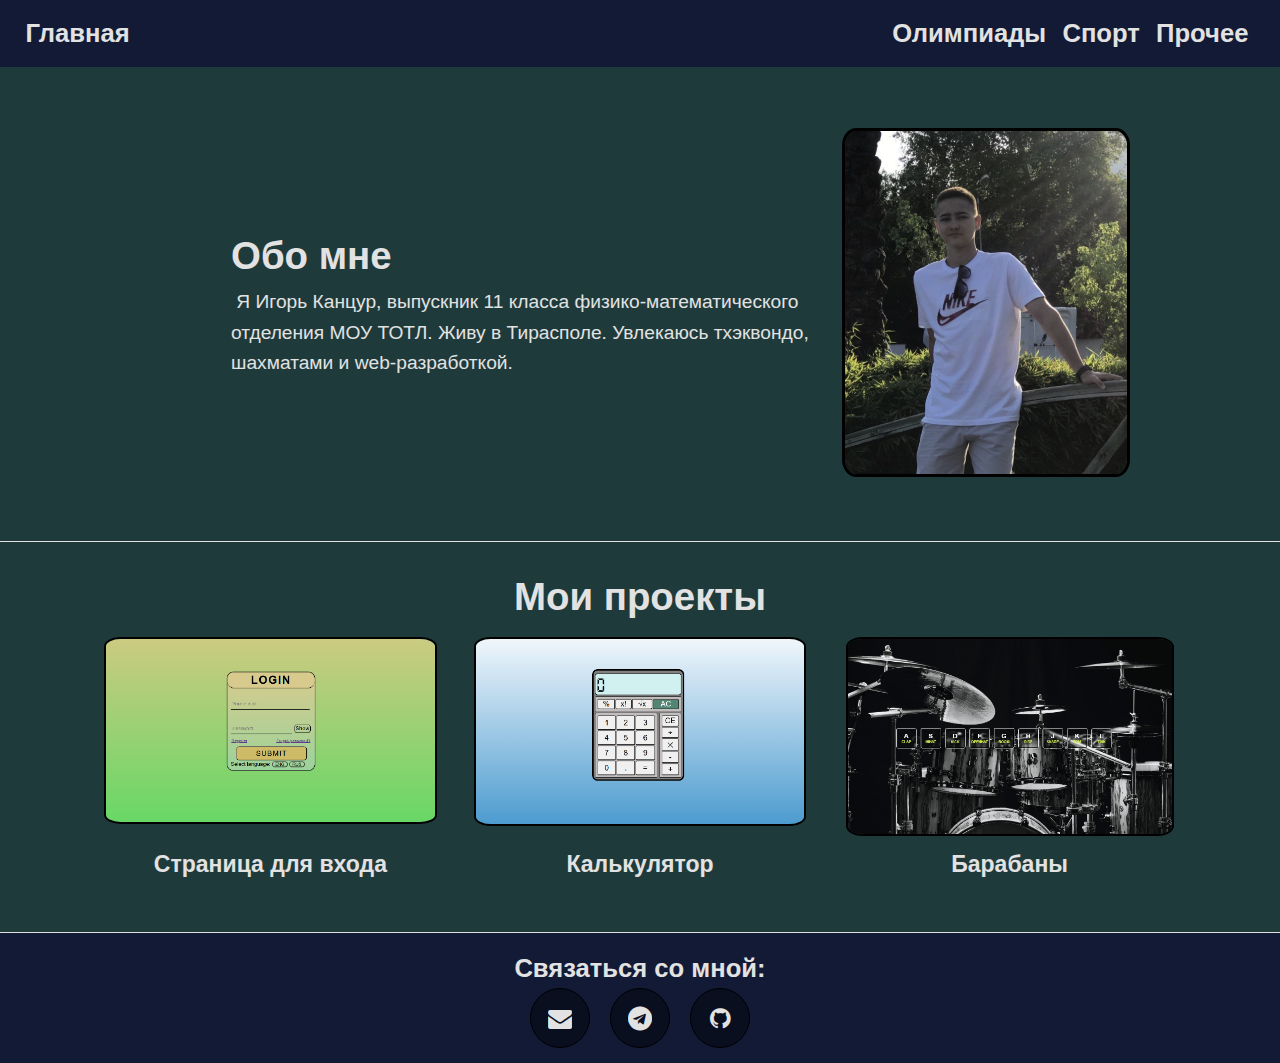
==== index.html @ ed81b358 "second commit" ====
<!DOCTYPE html>
<html lang="ru">
<head>
    <meta charset="UTF-8">
    <meta name="viewport" content="width=device-width, initial-scale=1.0">
    <title>Портфолио Канцур Игоря</title>
    <link rel="stylesheet" href="/styles/style-i.css">
    <link rel="stylesheet" href="/font-awesome-4.7.0/css/font-awesome.min.css">
</head>
<body>
    <header>
        <div class="nav"><a href="/index.html">Главная</a></div>
        <div style="display: flex;">
            <div class="nav"><a href="/pages/olimpiadi.html">Олимпиады</a></div>
            <div class="nav"><a href="/pages/sport.html">Спорт</a></div>
            <div class="nav"><a href="/pages/other.html">Прочее</a></div>
        </div>
    </header>
    <main>
        <section id="about">
            <div id="info">
                <h1>Обо мне</h1>
                <div>&nbsp;Я Игорь Канцур, выпускник 11 класса физико-математического отделения МОУ ТОТЛ. Живу в Тирасполе. Увлекаюсь тхэквондо, шахматами и web-разработкой.</div>
            </div>
            <img id="photo" src="/images/me.jpg">
        </section>

        <section id="projects">
            <h1>Мои проекты</h1>
            <div id="examples">
                <a class="project-url" href="https://kantsler.github.io/login-page/"><img class="project-image" src="/images/examplesofprojects/login-page.png"></a>
                <a class="project-url" href="https://kantsler.github.io/calculator/"><img class="project-image" src="/images/examplesofprojects/calculator.png"></a>
                <a class="project-url" href="https://kantsler.github.io/drums/"><img class="project-image" src="/images/examplesofprojects/drums.png"></a>
                <div class="project-name">Страница для входа</div>
                <div class="project-name">Калькулятор</div>
                <div class="project-name">Барабаны</div>
            </div>
        </section>
    </main>
    <footer id="contact">
        <div style="font-size: 2vw; font-weight: bolder;">Связаться со мной:</div>
        <div id="logos">
            <a href="mailto:igorkantsur07@gmail.com"><div class="cont-logo mail"><i class="fa fa-envelope" aria-hidden="true"></i></div></a>
            <a href="https://t.me/igorkantsur"><div class="cont-logo telegram"><i class="fa fa-telegram" aria-hidden="true"></i></div></a>
            <a href="https://github.com/Kantsler"><div class="cont-logo github"><i class="fa fa-github" aria-hidden="true"></i></div></a>
        </div>
    </footer>
</body>
</html>
---- styles/style-i.css ----
@import url(https://fonts.google.com/specimen/Poppins?query=poppins);
* {
    box-sizing: border-box;
    margin: 0;
    padding: 0;
    font-family: 'Poppins', sans-serif;
}

body {
    display: grid;
    grid-template-rows: auto 1fr auto;
    min-height: 100vh;
    align-items: center;
    justify-content: center;
    background-color: #1f3a3b;
    color: #e2e2e2;
    line-height: 1.6;
}

header {
    display:flex;
    justify-content: space-between;
    padding: 1% 5% 1% 2%;
    background-color: #121a35;
    color: #e2e2e2;
    position:fixed;
    top: 0;
    width: 100%;
}

a {
    color: #e2e2e2;
    text-decoration: none;
}

.nav {
    padding-right: 5%;
    font-size: 2vw;
    transition: 0.3s ease-in-out;
    font-weight: bolder;
}

.nav:hover {
    transform: scale(1.05);
}

h1 {
    font-size: 3vw;
}

section {
    display: flex;
    padding: 1.5rem;
    border-bottom: 1px solid #e2e2e2;
    justify-content: center;
}

#about {
    display: flex;
    justify-content: center;
    align-items: center;
    width: 100%;
    height: 100%;
    padding: 10% 5% 5% 5%;
}

#info {
    font-size: 1.5vw;
    width: 60%;
    padding-left: 7%;
    padding-right: 20px;
}

#photo {
    max-height: 25%;
    max-width: 25%;
    border: 3px black solid;
    border-radius: 5%;
}

#projects {
    display: block;
    text-align: center;
    padding-bottom: 3%;
}

#examples {
    display: grid;
    grid-template-rows: auto auto;
    grid-template-columns: repeat(3, 30%);
    justify-content: center;
    margin-bottom: 10px;
    margin-top: 10px;
}

.project-image {
    border: 2px solid black;
    border-radius: 5%;   
    max-height: 95%;
    max-width: 90%;
    justify-self: center;
    align-self: center;
    transition: 0.15s ease-in;
}

.project-image:hover {
    transform: scale(1.07);
}

.project-name {
    font-size: 1.8vw;
    font-weight: 600;
}

#contact {
    width: 100%;
    text-align: center;
    background-color: #121a35;
    color: #e2e2e2;
    bottom: 0;
    padding: 15px 0 15px 0;
}

.cont-logo {
    display: flex;
    align-items: center;
    justify-content: center;
    background-color: #0a0f20;
    border: 1px solid black;
    border-radius: 50%;
    padding: 5px;
    height: 60px;
    width: 60px;
    cursor:pointer;
    margin: 0 10px 0 10px;
    transition: 0.2s ease-in-out;
}


.cont-logo:hover {
    transform: scale(1.1);
    background-color: #17285e;
}



#logos {
    display: flex;
    justify-content: center;
    align-items: center;
}

.fa {
    transform: scale(1.5);
}

@media only screen and (max-width:991px){
    #photo {
        max-height: 50%;
        max-width: 50%;
    }

    #about {
        padding: 15% 5% 5% 5%;
    }

    h1 {
        font-size: 4vw;
    }

    #info {
        font-size: 2.5vw;
    }

    #projects {
        height: 100%;
        width: 100%;
    }


    .project-name {
        font-size: 2vw;
    }

    .nav {
        font-size: 4.5vw;
        padding-right: 3%;
    }
}
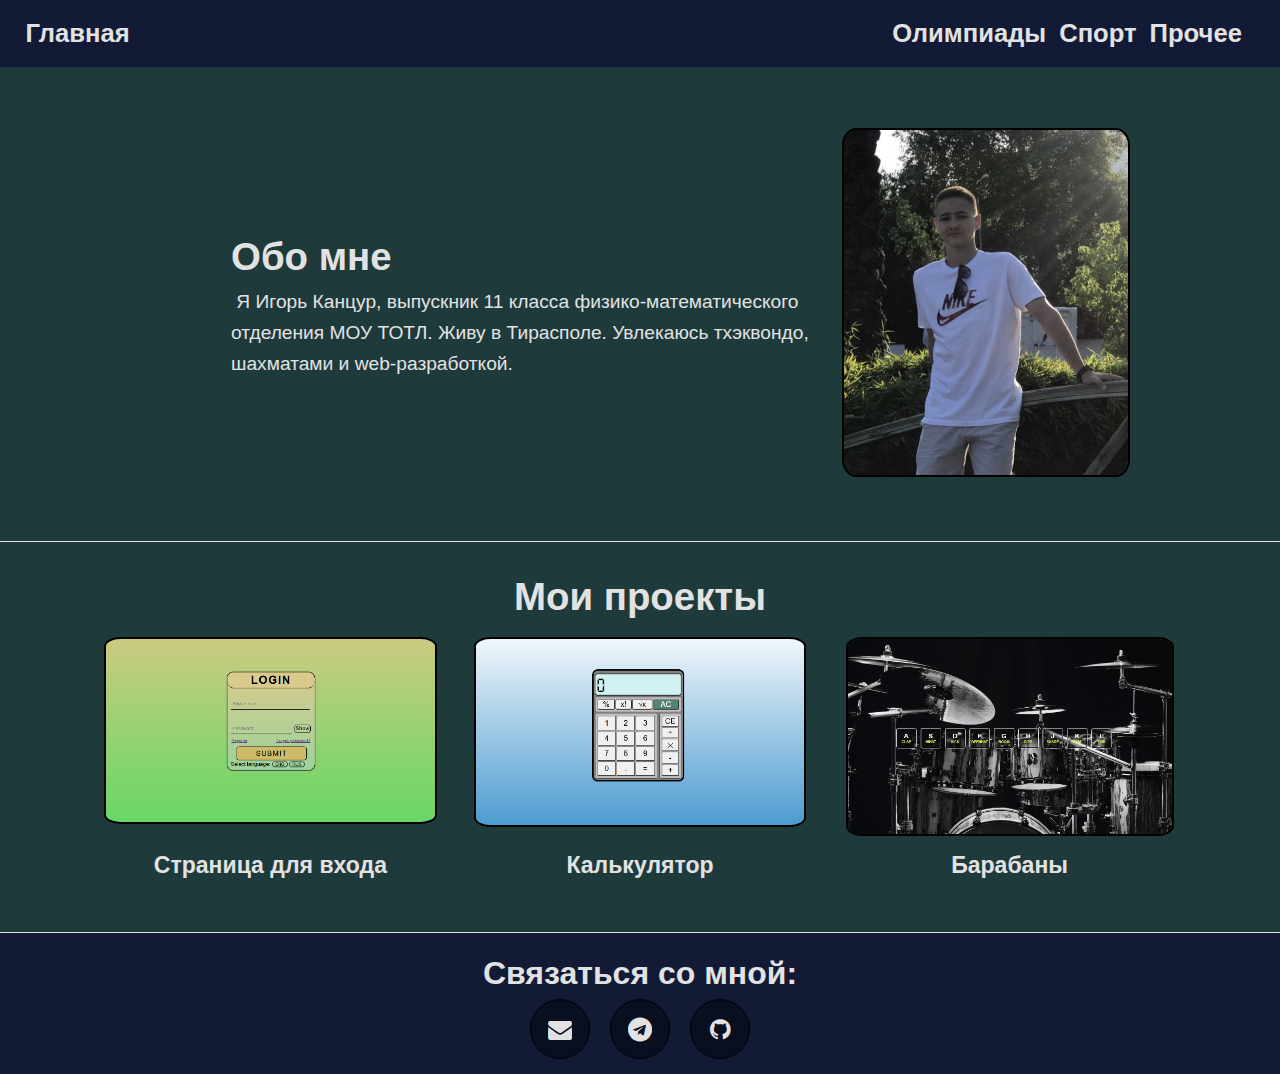
==== commit fca89f3f: "c8" ====
--- a/index.html
+++ b/index.html
@@ -4,16 +4,16 @@
     <meta charset="UTF-8">
     <meta name="viewport" content="width=device-width, initial-scale=1.0">
     <title>Портфолио Канцур Игоря</title>
-    <link rel="stylesheet" href="/styles/style-i.css">
-    <link rel="stylesheet" href="/font-awesome-4.7.0/css/font-awesome.min.css">
+    <link rel="stylesheet" href="styles/style-i.css">
+    <link rel="stylesheet" href="font-awesome-4.7.0/css/font-awesome.min.css">
 </head>
 <body>
     <header>
-        <div class="nav"><a href="/index.html">Главная</a></div>
+        <div class="nav"><a href="index.html">Главная</a></div>
         <div style="display: flex;">
-            <div class="nav"><a href="/pages/olimpiadi.html">Олимпиады</a></div>
-            <div class="nav"><a href="/pages/sport.html">Спорт</a></div>
-            <div class="nav"><a href="/pages/other.html">Прочее</a></div>
+            <div class="nav"><a href="olimpiadi.html">Олимпиады</a></div>
+            <div class="nav"><a href="sport.html">Спорт</a></div>
+            <div class="nav"><a href="other.html">Прочее</a></div>
         </div>
     </header>
     <main>
@@ -22,15 +22,15 @@
                 <h1>Обо мне</h1>
                 <div>&nbsp;Я Игорь Канцур, выпускник 11 класса физико-математического отделения МОУ ТОТЛ. Живу в Тирасполе. Увлекаюсь тхэквондо, шахматами и web-разработкой.</div>
             </div>
-            <img id="photo" src="/images/me.jpg">
+            <img id="photo" src="images/me.jpg">
         </section>
 
         <section id="projects">
             <h1>Мои проекты</h1>
             <div id="examples">
-                <a class="project-url" href="https://kantsler.github.io/login-page/"><img class="project-image" src="/images/examplesofprojects/login-page.png"></a>
-                <a class="project-url" href="https://kantsler.github.io/calculator/"><img class="project-image" src="/images/examplesofprojects/calculator.png"></a>
-                <a class="project-url" href="https://kantsler.github.io/drums/"><img class="project-image" src="/images/examplesofprojects/drums.png"></a>
+                <a class="project-url" href="https://kantsler.github.io/login-page/"><img class="project-image" src="images/examplesofprojects/login-page.png"></a>
+                <a class="project-url" href="https://kantsler.github.io/calculator/"><img class="project-image" src="images/examplesofprojects/calculator.png"></a>
+                <a class="project-url" href="https://kantsler.github.io/drums/"><img class="project-image" src="images/examplesofprojects/drums.png"></a>
                 <div class="project-name">Страница для входа</div>
                 <div class="project-name">Калькулятор</div>
                 <div class="project-name">Барабаны</div>
@@ -38,7 +38,7 @@
         </section>
     </main>
     <footer id="contact">
-        <div style="font-size: 2vw; font-weight: bolder;">Связаться со мной:</div>
+        <div style="font-size: 2.5vmax; font-weight: bolder;">Связаться со мной:</div>
         <div id="logos">
             <a href="mailto:igorkantsur07@gmail.com"><div class="cont-logo mail"><i class="fa fa-envelope" aria-hidden="true"></i></div></a>
             <a href="https://t.me/igorkantsur"><div class="cont-logo telegram"><i class="fa fa-telegram" aria-hidden="true"></i></div></a>
--- a/styles/style-i.css
+++ b/styles/style-i.css
@@ -26,6 +26,12 @@
     position:fixed;
     top: 0;
     width: 100%;
+    min-height: 5vh;
+    align-items: center;
+}
+
+main {
+    min-height: 90vh;
 }
 
 a {
@@ -34,8 +40,8 @@
 }
 
 .nav {
-    padding-right: 5%;
-    font-size: 2vw;
+    padding-right: 4%;
+    font-size: 2vmax;
     transition: 0.3s ease-in-out;
     font-weight: bolder;
 }
@@ -45,7 +51,7 @@
 }
 
 h1 {
-    font-size: 3vw;
+    font-size: 3vmax;
 }
 
 section {
@@ -65,7 +71,7 @@
 }
 
 #info {
-    font-size: 1.5vw;
+    font-size: 1.5vmax;
     width: 60%;
     padding-left: 7%;
     padding-right: 20px;
@@ -74,7 +80,7 @@
 #photo {
     max-height: 25%;
     max-width: 25%;
-    border: 3px black solid;
+    border: 2px black solid;
     border-radius: 5%;
 }
 
@@ -108,7 +114,7 @@
 }
 
 .project-name {
-    font-size: 1.8vw;
+    font-size: 1.8vmax;
     font-weight: 600;
 }
 
@@ -119,6 +125,7 @@
     color: #e2e2e2;
     bottom: 0;
     padding: 15px 0 15px 0;
+    min-height: 5vh;
 }
 
 .cont-logo {
@@ -154,36 +161,3 @@
     transform: scale(1.5);
 }
 
-@media only screen and (max-width:991px){
-    #photo {
-        max-height: 50%;
-        max-width: 50%;
-    }
-
-    #about {
-        padding: 15% 5% 5% 5%;
-    }
-
-    h1 {
-        font-size: 4vw;
-    }
-
-    #info {
-        font-size: 2.5vw;
-    }
-
-    #projects {
-        height: 100%;
-        width: 100%;
-    }
-
-
-    .project-name {
-        font-size: 2vw;
-    }
-
-    .nav {
-        font-size: 4.5vw;
-        padding-right: 3%;
-    }
-}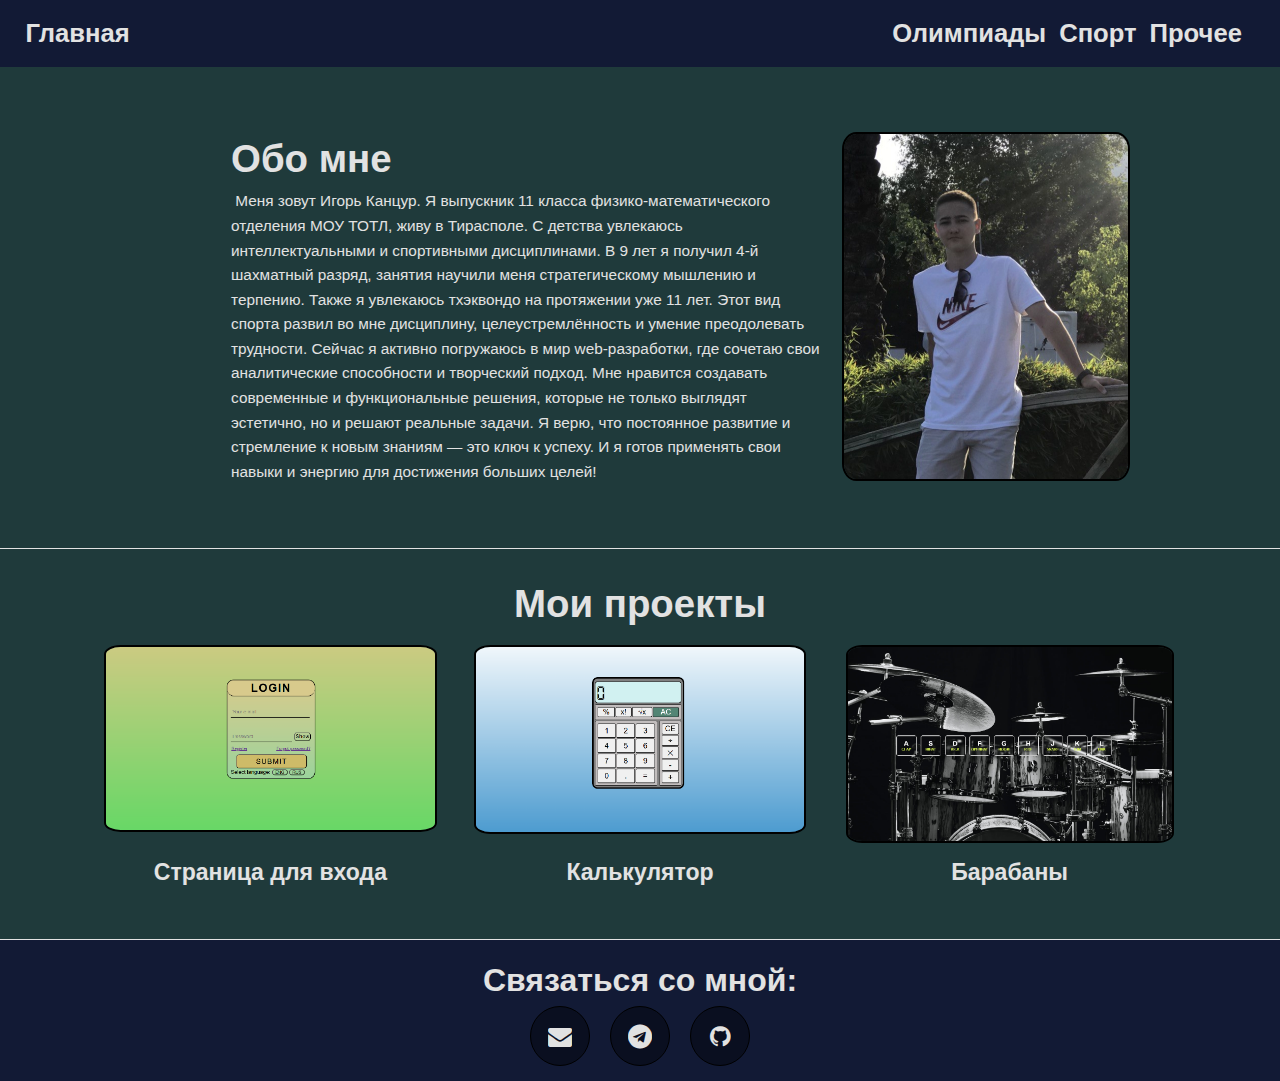
==== commit 5d57bc51: "19.02.25 commit" ====
--- a/index.html
+++ b/index.html
@@ -20,7 +20,12 @@
         <section id="about">
             <div id="info">
                 <h1>Обо мне</h1>
-                <div>&nbsp;Я Игорь Канцур, выпускник 11 класса физико-математического отделения МОУ ТОТЛ. Живу в Тирасполе. Увлекаюсь тхэквондо, шахматами и web-разработкой.</div>
+                <div>&nbsp;Меня зовут Игорь Канцур.
+                    Я выпускник 11 класса физико-математического отделения МОУ ТОТЛ, живу в Тирасполе. С детства увлекаюсь интеллектуальными и спортивными дисциплинами. В 9 лет я получил 4-й шахматный разряд, занятия научили меня стратегическому мышлению и терпению. Также я увлекаюсь тхэквондо на протяжении уже 11 лет. Этот вид спорта развил во мне дисциплину, целеустремлённость и умение преодолевать трудности.
+                    
+                    Сейчас я активно погружаюсь в мир web-разработки, где сочетаю свои аналитические способности и творческий подход. Мне нравится создавать современные и функциональные решения, которые не только выглядят эстетично, но и решают реальные задачи.
+                    
+                    Я верю, что постоянное развитие и стремление к новым знаниям — это ключ к успеху. И я готов применять свои навыки и энергию для достижения больших целей!</div>
             </div>
             <img id="photo" src="images/me.jpg">
         </section>
--- a/styles/style-i.css
+++ b/styles/style-i.css
@@ -71,7 +71,7 @@
 }
 
 #info {
-    font-size: 1.5vmax;
+    font-size: 1.2vmax;
     width: 60%;
     padding-left: 7%;
     padding-right: 20px;
